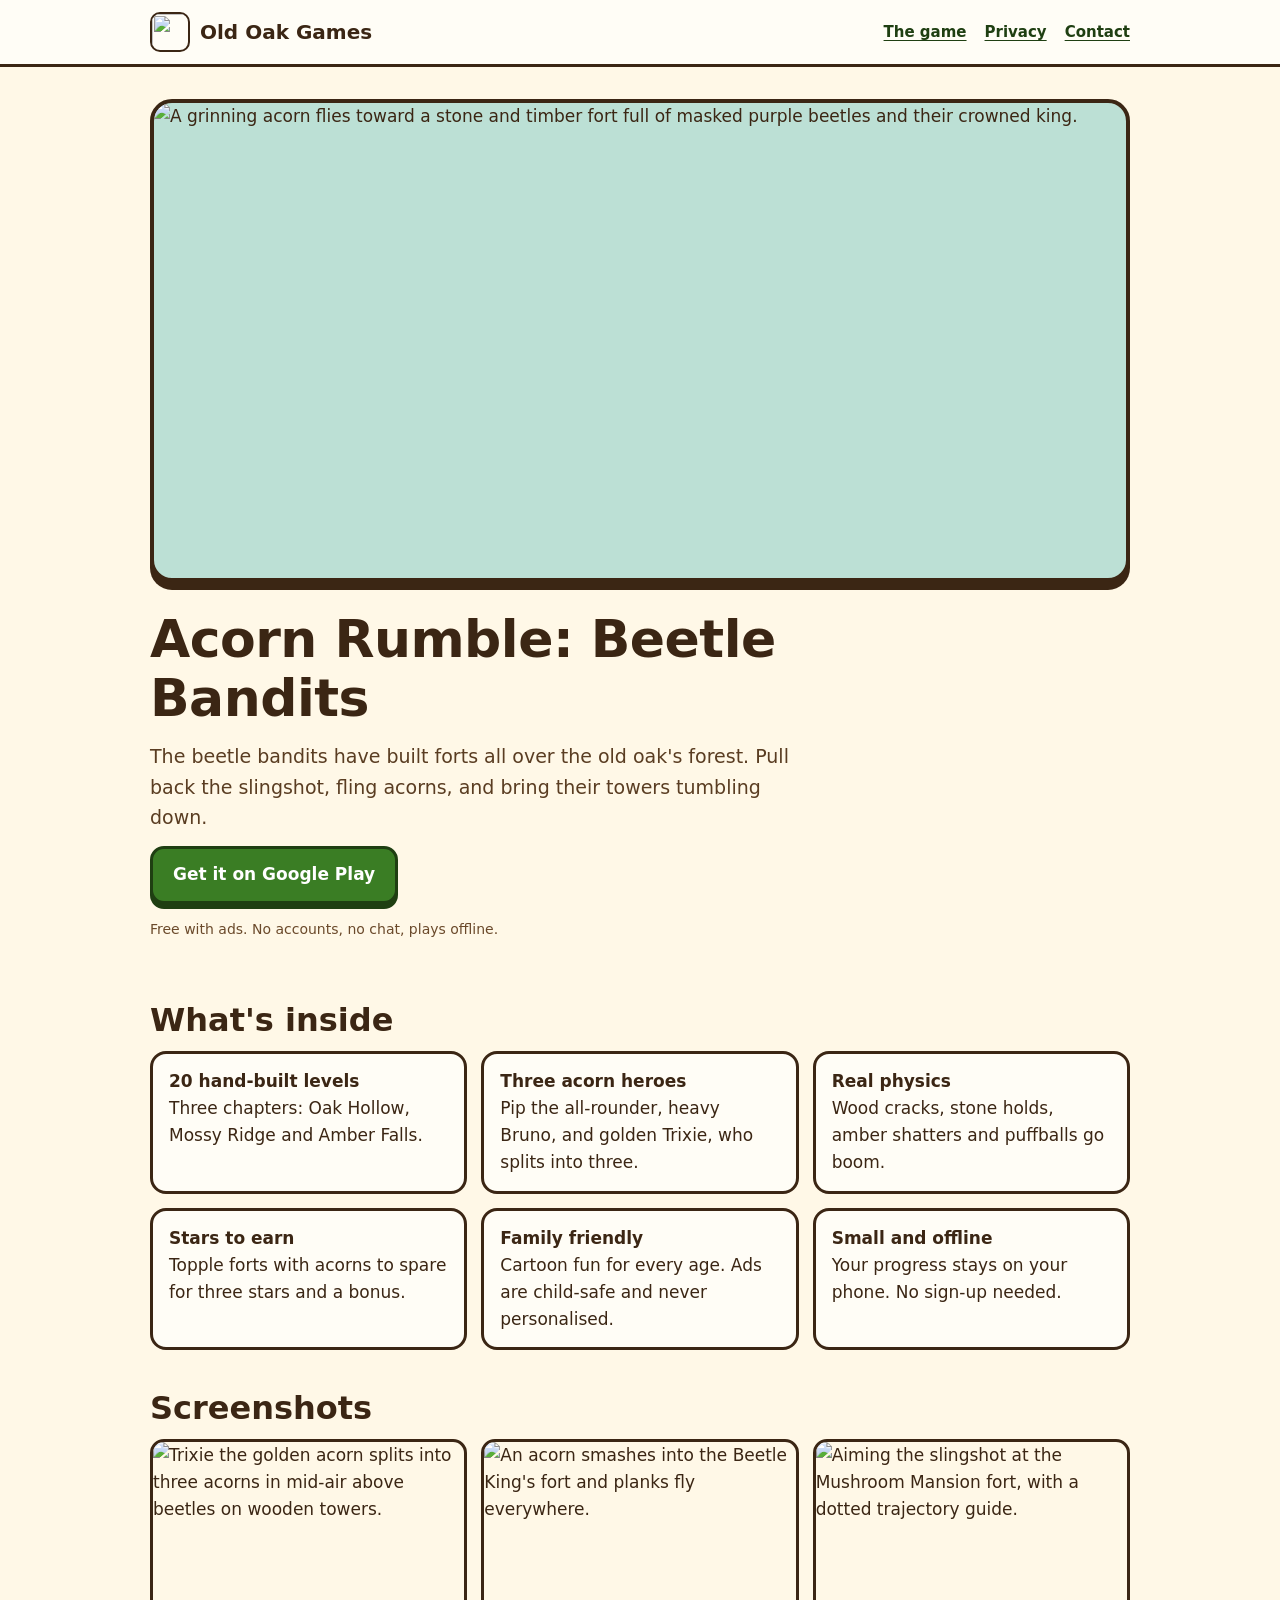
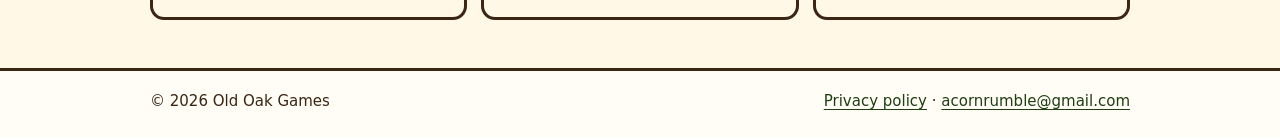
==== index.html @ 6101eee7 "Add files via upload" ====
<!doctype html>
<html lang="en">
<head>
<meta charset="utf-8">
<meta name="viewport" content="width=device-width, initial-scale=1">
<title>Acorn Rumble: Beetle Bandits · Old Oak Games</title>
<meta name="description" content="Fling acorns, topple the beetle bandits' forts and save the forest. A family-friendly slingshot game for Android with 20 levels.">
<link rel="icon" type="image/png" href="img/favicon-32.png">
<link rel="stylesheet" href="style.css">
</head>
<body>
<header class="top">
  <div class="wrap">
    <a class="brand" href="./"><img src="img/icon-192.png" alt="" width="40" height="40"><span>Old Oak Games</span></a>
    <nav class="nav" aria-label="Site">
      <a href="#game">The game</a>
      <a href="privacy-policy.html">Privacy</a>
      <a href="mailto:acornrumble@gmail.com">Contact</a>
    </nav>
  </div>
</header>

<main class="wrap">
  <section class="hero" id="game">
    <div class="hero-art">
      <img src="img/feature.jpg" width="1024" height="500" alt="A grinning acorn flies toward a stone and timber fort full of masked purple beetles and their crowned king.">
    </div>
    <div class="hero-text">
      <h1>Acorn Rumble: Beetle Bandits</h1>
      <p class="lede">The beetle bandits have built forts all over the old oak's forest. Pull back the slingshot, fling acorns, and bring their towers tumbling down.</p>
      <p><a class="btn" href="https://play.google.com/store/apps/details?id=com.oldoakgames.acornrumble">Get it on Google Play</a></p>
      <p class="note">Free with ads. No accounts, no chat, plays offline.</p>
    </div>
  </section>

  <h2>What's inside</h2>
  <ul class="features">
    <li><b>20 hand-built levels</b>Three chapters: Oak Hollow, Mossy Ridge and Amber Falls.</li>
    <li><b>Three acorn heroes</b>Pip the all-rounder, heavy Bruno, and golden Trixie, who splits into three.</li>
    <li><b>Real physics</b>Wood cracks, stone holds, amber shatters and puffballs go boom.</li>
    <li><b>Stars to earn</b>Topple forts with acorns to spare for three stars and a bonus.</li>
    <li><b>Family friendly</b>Cartoon fun for every age. Ads are child-safe and never personalised.</li>
    <li><b>Small and offline</b>Your progress stays on your phone. No sign-up needed.</li>
  </ul>

  <h2>Screenshots</h2>
  <div class="shots">
    <img src="img/shot-1.jpg" width="960" height="540" loading="lazy" alt="Trixie the golden acorn splits into three acorns in mid-air above beetles on wooden towers.">
    <img src="img/shot-2.jpg" width="960" height="540" loading="lazy" alt="An acorn smashes into the Beetle King's fort and planks fly everywhere.">
    <img src="img/shot-3.jpg" width="960" height="540" loading="lazy" alt="Aiming the slingshot at the Mushroom Mansion fort, with a dotted trajectory guide.">
  </div>
</main>

<footer class="foot">
  <div class="wrap">
    <span>© 2026 Old Oak Games</span>
    <span><a href="privacy-policy.html">Privacy policy</a> · <a href="mailto:acornrumble@gmail.com">acornrumble@gmail.com</a></span>
  </div>
</footer>
</body>
</html>
---- style.css ----
/* Old Oak Games: shared site styles */
@font-face { font-family: 'Poppins'; src: url('fonts/Poppins-Regular.ttf') format('truetype'); font-weight: 400; font-display: swap; }
@font-face { font-family: 'Poppins'; src: url('fonts/Poppins-Bold.ttf') format('truetype'); font-weight: 700; font-display: swap; }

:root {
  --paper: #FFF8E7; --paper-2: #FFFDF6; --ink: #3B2614; --ink-2: #6B4A2B;
  --leaf: #3A7D24; --leaf-dark: #1F3F12; --gold: #F4B63A; --line: #E6D6B4;
}
* { box-sizing: border-box; }
html { -webkit-text-size-adjust: 100%; }
body { margin: 0; background: var(--paper); color: var(--ink); font: 400 17px/1.6 'Poppins', 'Trebuchet MS', system-ui, sans-serif; }
img { max-width: 100%; height: auto; display: block; }
a { color: var(--leaf-dark); text-underline-offset: 3px; }
a:focus-visible, .btn:focus-visible { outline: 3px solid var(--gold); outline-offset: 3px; border-radius: 6px; }
.wrap { width: min(980px, 100% - 32px); margin-inline: auto; }

.top { border-bottom: 3px solid var(--ink); background: var(--paper-2); }
.top .wrap { display: flex; align-items: center; justify-content: space-between; gap: 12px; padding: 12px 0; }
.brand { display: flex; align-items: center; gap: 10px; color: var(--ink); text-decoration: none; font-weight: 700; font-size: 20px; }
.brand img { width: 40px; height: 40px; border-radius: 10px; border: 2px solid var(--ink); }
.nav { display: flex; gap: 18px; font-weight: 700; font-size: 15px; }

h1, h2, h3 { line-height: 1.15; margin: 0 0 12px; font-weight: 700; }
h1 { font-size: clamp(32px, 6vw, 52px); letter-spacing: -.01em; }
h2 { font-size: clamp(24px, 4vw, 32px); margin-top: 40px; }
h3 { font-size: 20px; margin-top: 28px; }
p, ul { margin: 0 0 14px; }

.hero { padding: 32px 0 8px; }
.hero-art { border: 4px solid var(--ink); border-radius: 22px; overflow: hidden; box-shadow: 0 8px 0 var(--ink); background: #BCE0D5; }
.hero-text { padding: 28px 0 0; max-width: 640px; }
.lede { font-size: 19px; color: #5A3D22; }
.btn { display: inline-flex; align-items: center; gap: 8px; padding: 12px 20px; background: var(--leaf); color: #fff; border: 3px solid var(--leaf-dark); border-radius: 14px; box-shadow: 0 5px 0 var(--leaf-dark); font-weight: 700; text-decoration: none; }
.btn:active { transform: translateY(3px); box-shadow: 0 2px 0 var(--leaf-dark); }
.note { font-size: 14px; color: var(--ink-2); }

.features { display: grid; grid-template-columns: repeat(auto-fit, minmax(270px, 1fr)); gap: 14px; padding: 0; list-style: none; }
.features li { background: var(--paper-2); border: 3px solid var(--ink); border-radius: 16px; padding: 14px 16px; }
.features b { display: block; font-size: 17px; }
.shots { display: grid; grid-template-columns: repeat(auto-fit, minmax(260px, 1fr)); gap: 14px; }
.shots img { border: 3px solid var(--ink); border-radius: 14px; }

.policy { max-width: 760px; padding: 32px 0 8px; }
.policy h2 { font-size: 24px; margin-top: 32px; }
.policy li { margin-bottom: 6px; }
.meta { color: var(--ink-2); font-size: 15px; }
.card { background: var(--paper-2); border: 3px solid var(--ink); border-radius: 16px; padding: 16px 18px; margin: 18px 0; }

.foot { margin-top: 48px; border-top: 3px solid var(--ink); background: var(--paper-2); font-size: 15px; }
.foot .wrap { display: flex; flex-wrap: wrap; gap: 8px 24px; justify-content: space-between; padding: 18px 0 24px; }

@media (max-width: 560px) {
  body { font-size: 16px; }
  .nav { gap: 12px; font-size: 14px; }
  .brand span { display: none; }
}
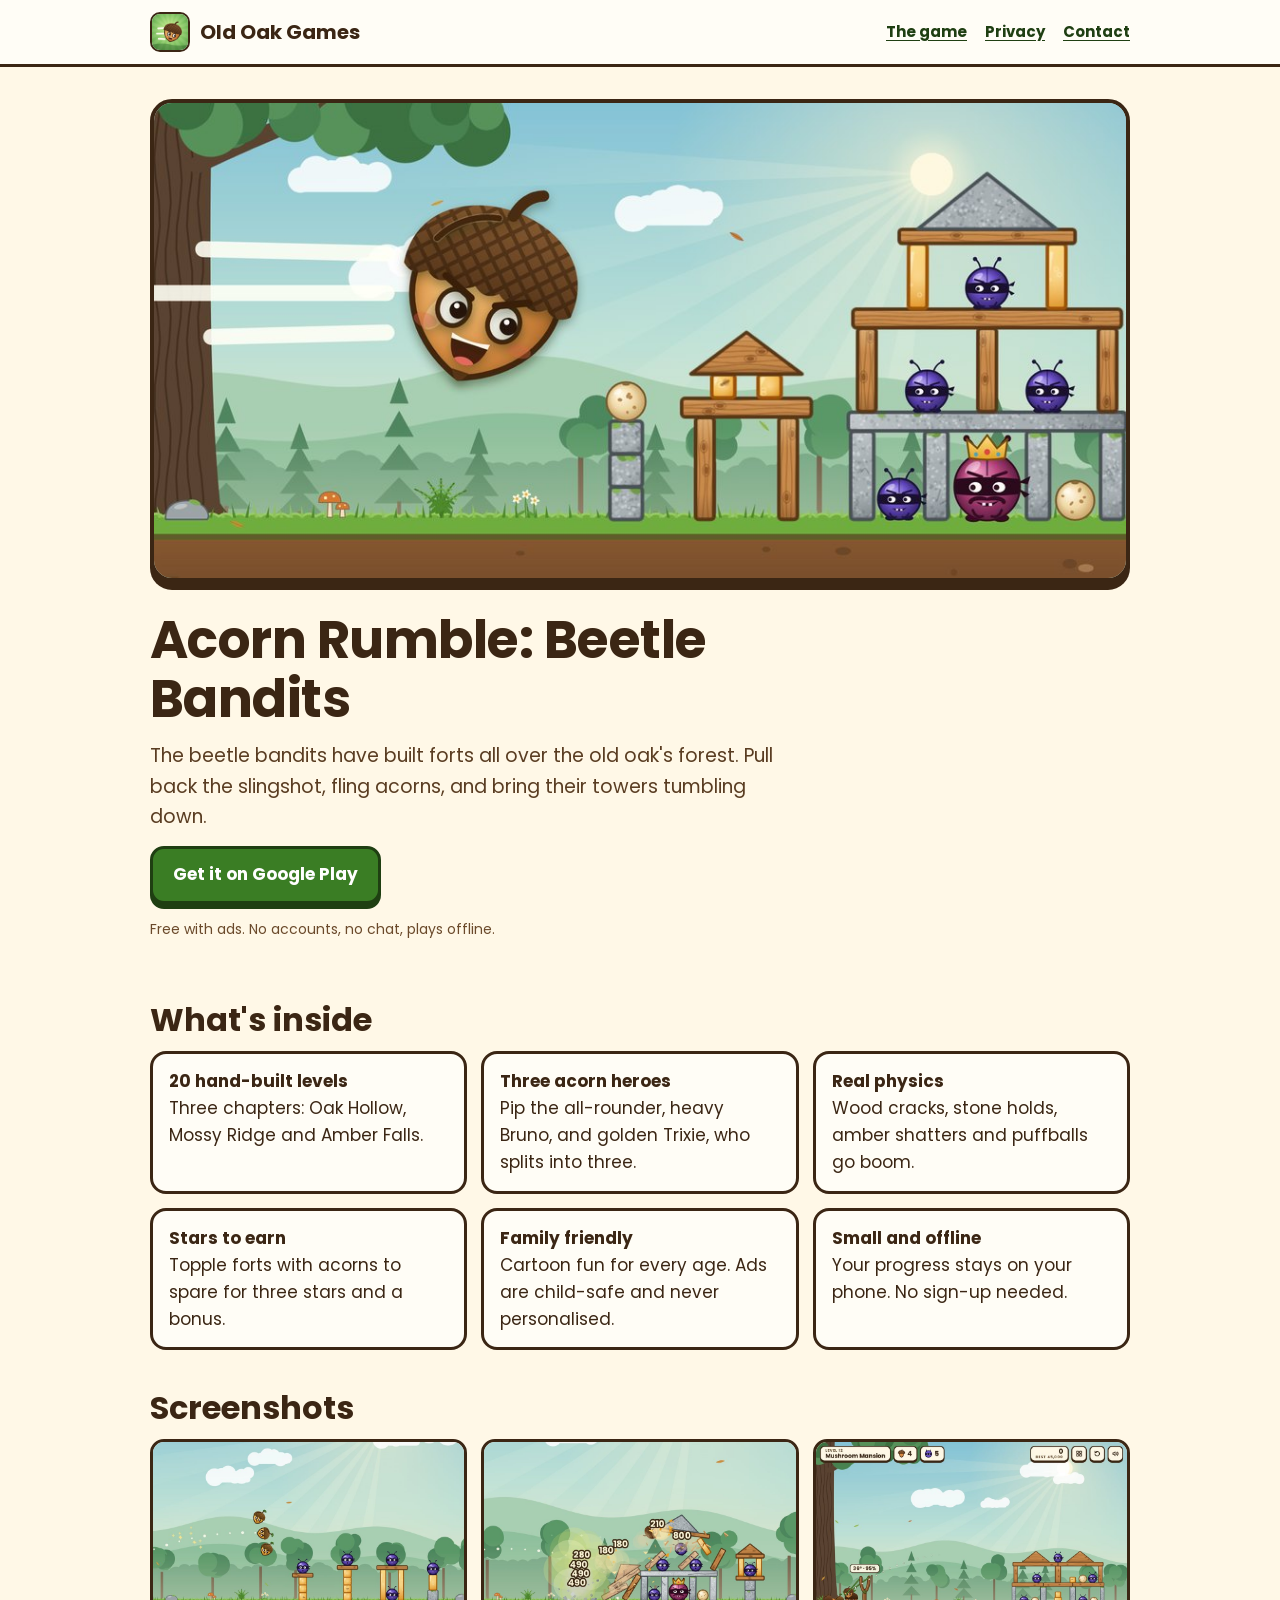
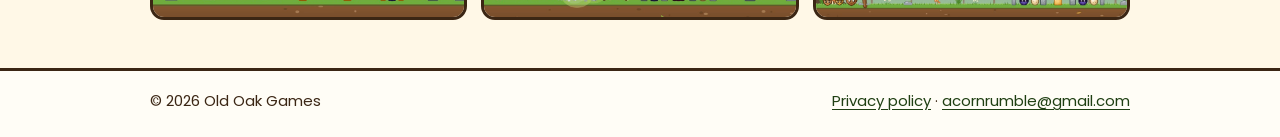
==== commit bd9efa77: "Add files via upload" ====
--- a/index.html
+++ b/index.html
@@ -5,13 +5,13 @@
 <meta name="viewport" content="width=device-width, initial-scale=1">
 <title>Acorn Rumble: Beetle Bandits · Old Oak Games</title>
 <meta name="description" content="Fling acorns, topple the beetle bandits' forts and save the forest. A family-friendly slingshot game for Android with 20 levels.">
-<link rel="icon" type="image/png" href="img/favicon-32.png">
+<link rel="icon" type="image/png" href="favicon-32.png">
 <link rel="stylesheet" href="style.css">
 </head>
 <body>
 <header class="top">
   <div class="wrap">
-    <a class="brand" href="./"><img src="img/icon-192.png" alt="" width="40" height="40"><span>Old Oak Games</span></a>
+    <a class="brand" href="./"><img src="icon-192.png" alt="" width="40" height="40"><span>Old Oak Games</span></a>
     <nav class="nav" aria-label="Site">
       <a href="#game">The game</a>
       <a href="privacy-policy.html">Privacy</a>
@@ -23,7 +23,7 @@
 <main class="wrap">
   <section class="hero" id="game">
     <div class="hero-art">
-      <img src="img/feature.jpg" width="1024" height="500" alt="A grinning acorn flies toward a stone and timber fort full of masked purple beetles and their crowned king.">
+      <img src="feature.jpg" width="1024" height="500" alt="A grinning acorn flies toward a stone and timber fort full of masked purple beetles and their crowned king.">
     </div>
     <div class="hero-text">
       <h1>Acorn Rumble: Beetle Bandits</h1>
@@ -45,9 +45,9 @@
 
   <h2>Screenshots</h2>
   <div class="shots">
-    <img src="img/shot-1.jpg" width="960" height="540" loading="lazy" alt="Trixie the golden acorn splits into three acorns in mid-air above beetles on wooden towers.">
-    <img src="img/shot-2.jpg" width="960" height="540" loading="lazy" alt="An acorn smashes into the Beetle King's fort and planks fly everywhere.">
-    <img src="img/shot-3.jpg" width="960" height="540" loading="lazy" alt="Aiming the slingshot at the Mushroom Mansion fort, with a dotted trajectory guide.">
+    <img src="shot-1.jpg" width="960" height="540" loading="lazy" alt="Trixie the golden acorn splits into three acorns in mid-air above beetles on wooden towers.">
+    <img src="shot-2.jpg" width="960" height="540" loading="lazy" alt="An acorn smashes into the Beetle King's fort and planks fly everywhere.">
+    <img src="shot-3.jpg" width="960" height="540" loading="lazy" alt="Aiming the slingshot at the Mushroom Mansion fort, with a dotted trajectory guide.">
   </div>
 </main>
 
--- a/style.css
+++ b/style.css
@@ -1,6 +1,6 @@
 /* Old Oak Games: shared site styles */
-@font-face { font-family: 'Poppins'; src: url('fonts/Poppins-Regular.ttf') format('truetype'); font-weight: 400; font-display: swap; }
-@font-face { font-family: 'Poppins'; src: url('fonts/Poppins-Bold.ttf') format('truetype'); font-weight: 700; font-display: swap; }
+@font-face { font-family: 'Poppins'; src: url('Poppins-Regular.ttf') format('truetype'); font-weight: 400; font-display: swap; }
+@font-face { font-family: 'Poppins'; src: url('Poppins-Bold.ttf') format('truetype'); font-weight: 700; font-display: swap; }
 
 :root {
   --paper: #FFF8E7; --paper-2: #FFFDF6; --ink: #3B2614; --ink-2: #6B4A2B;
